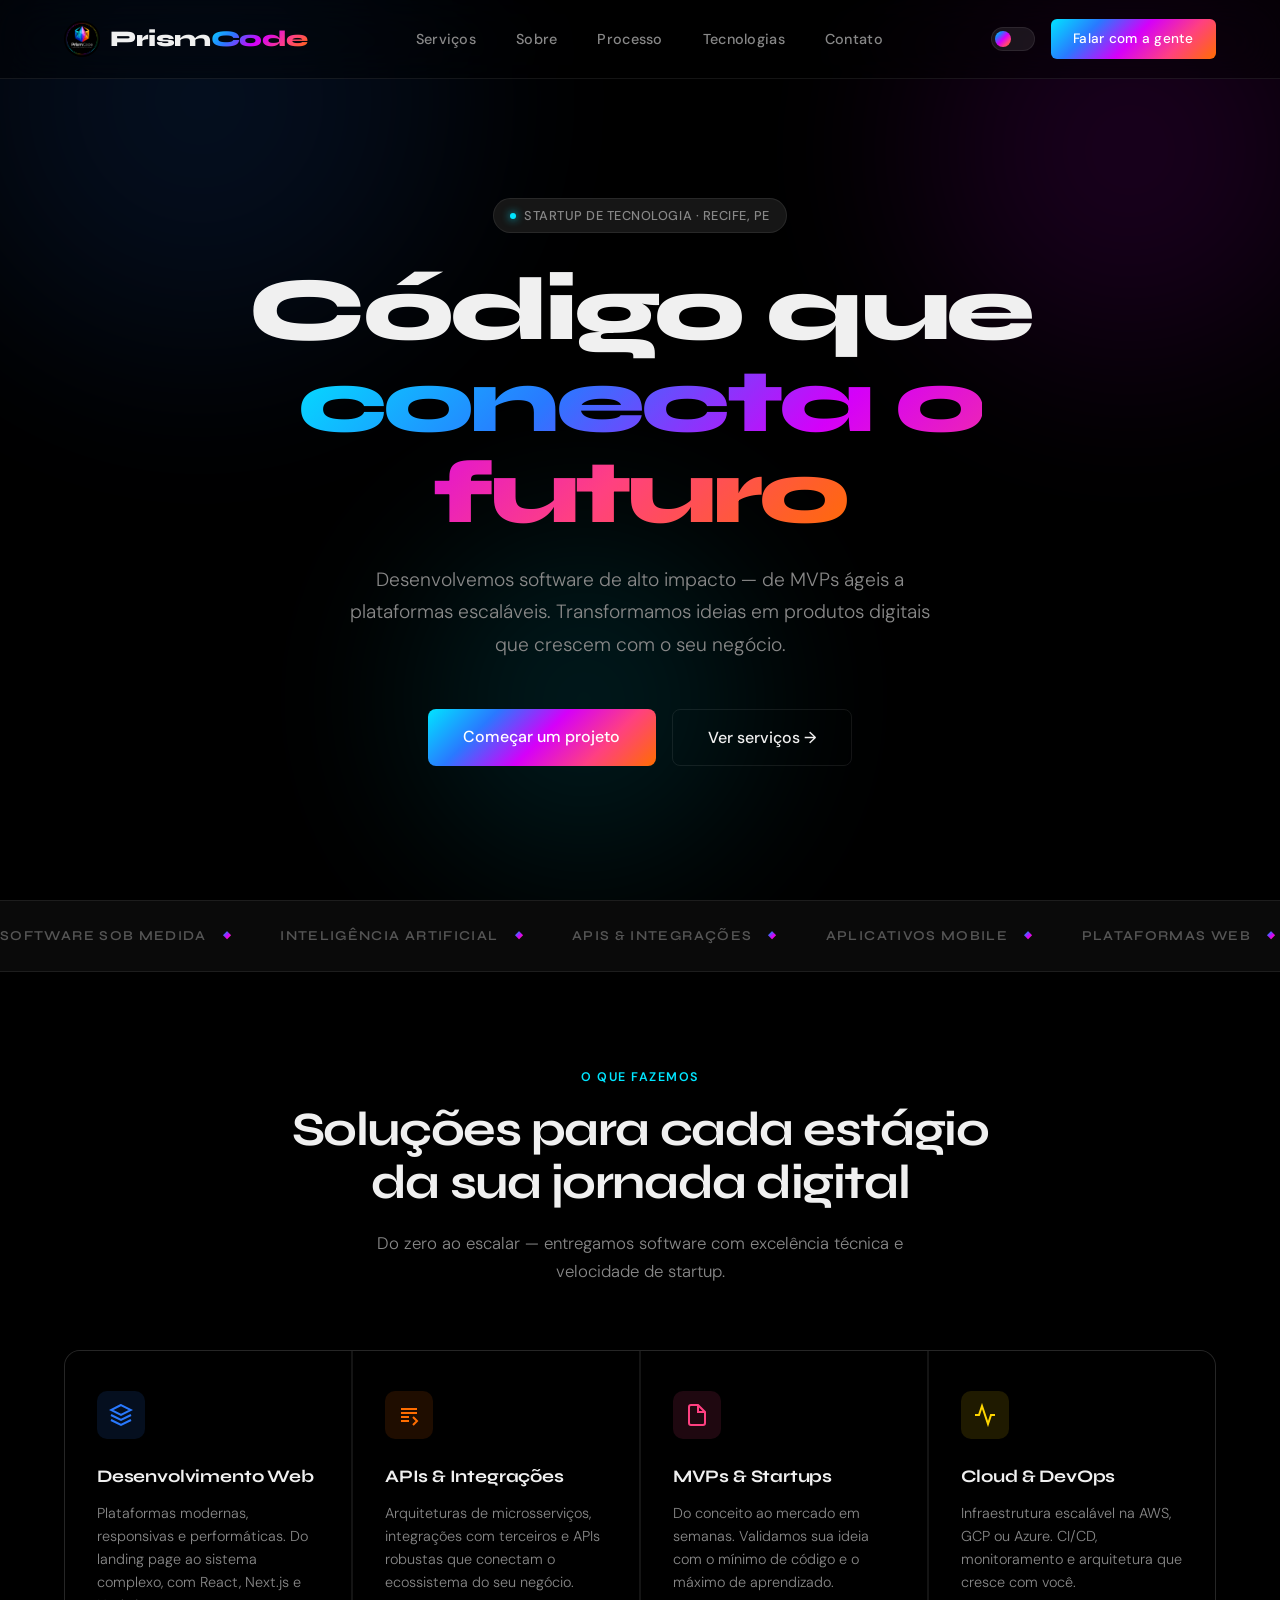
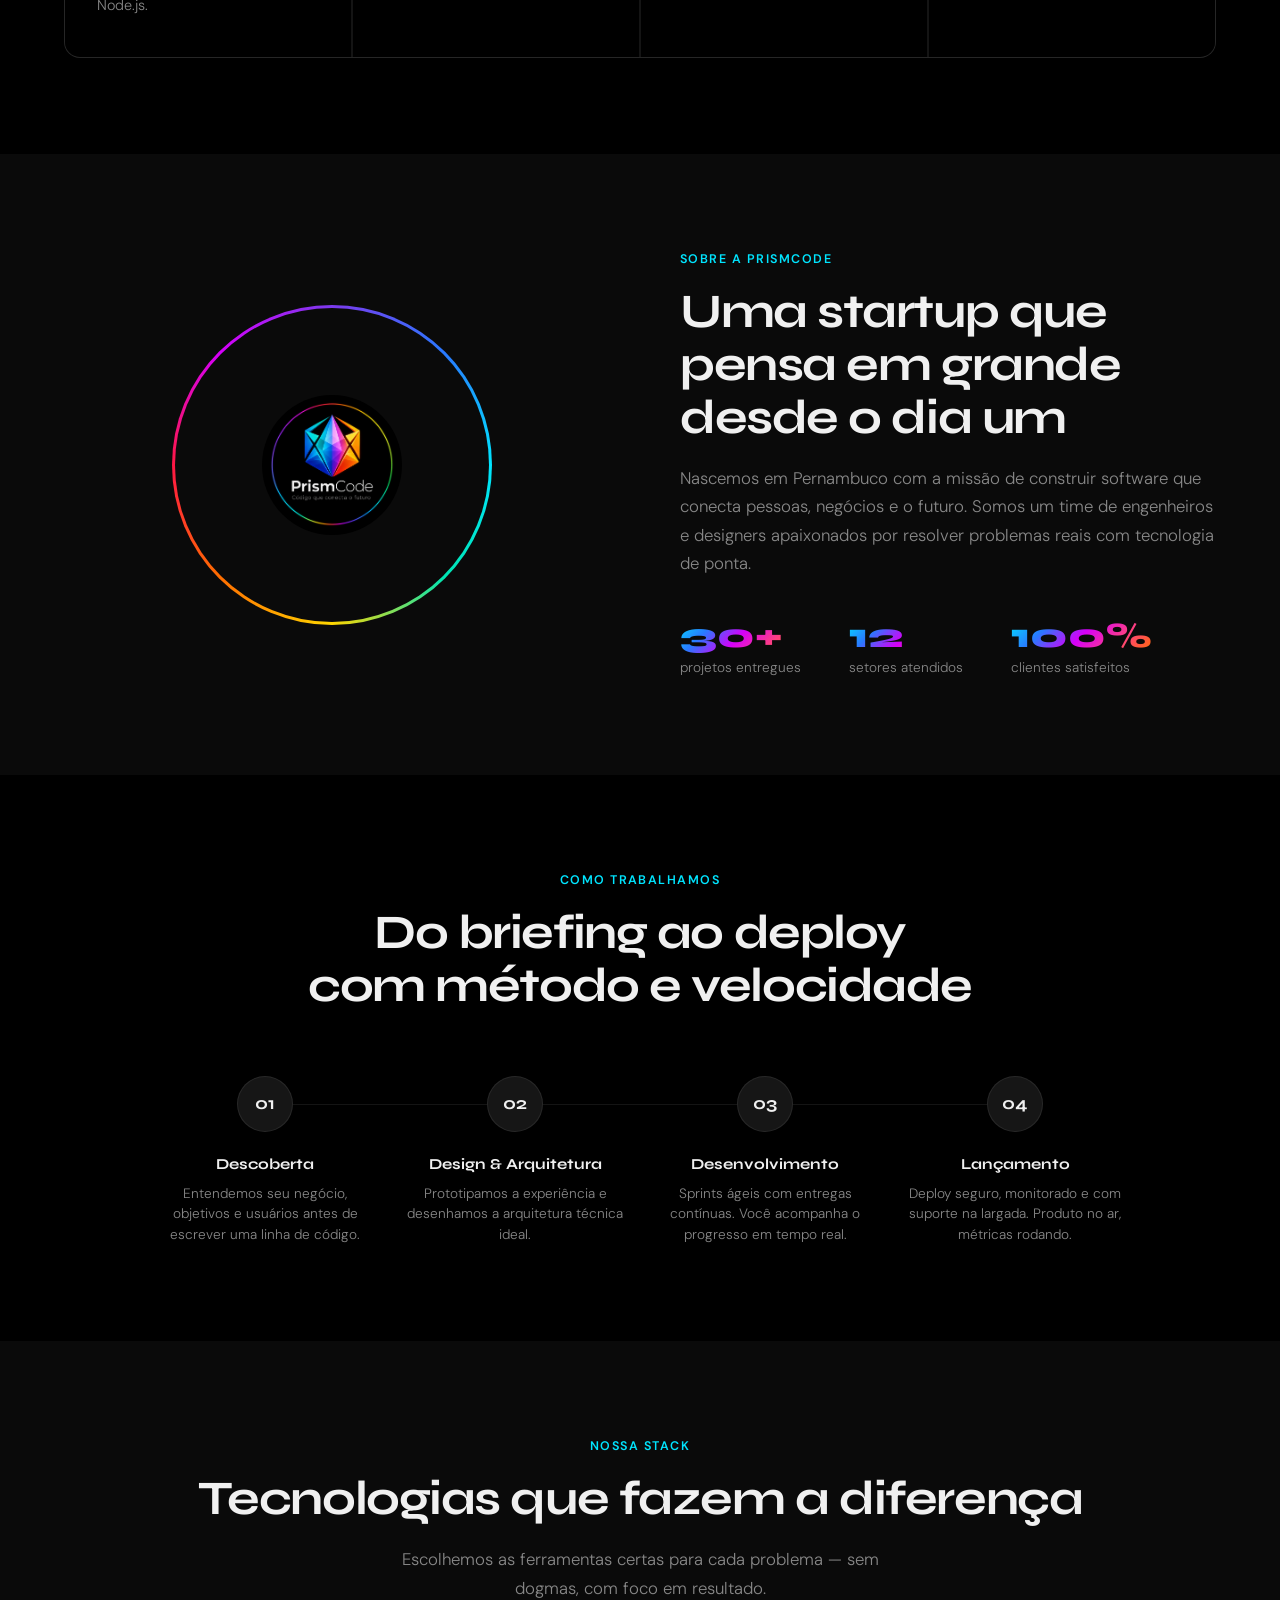
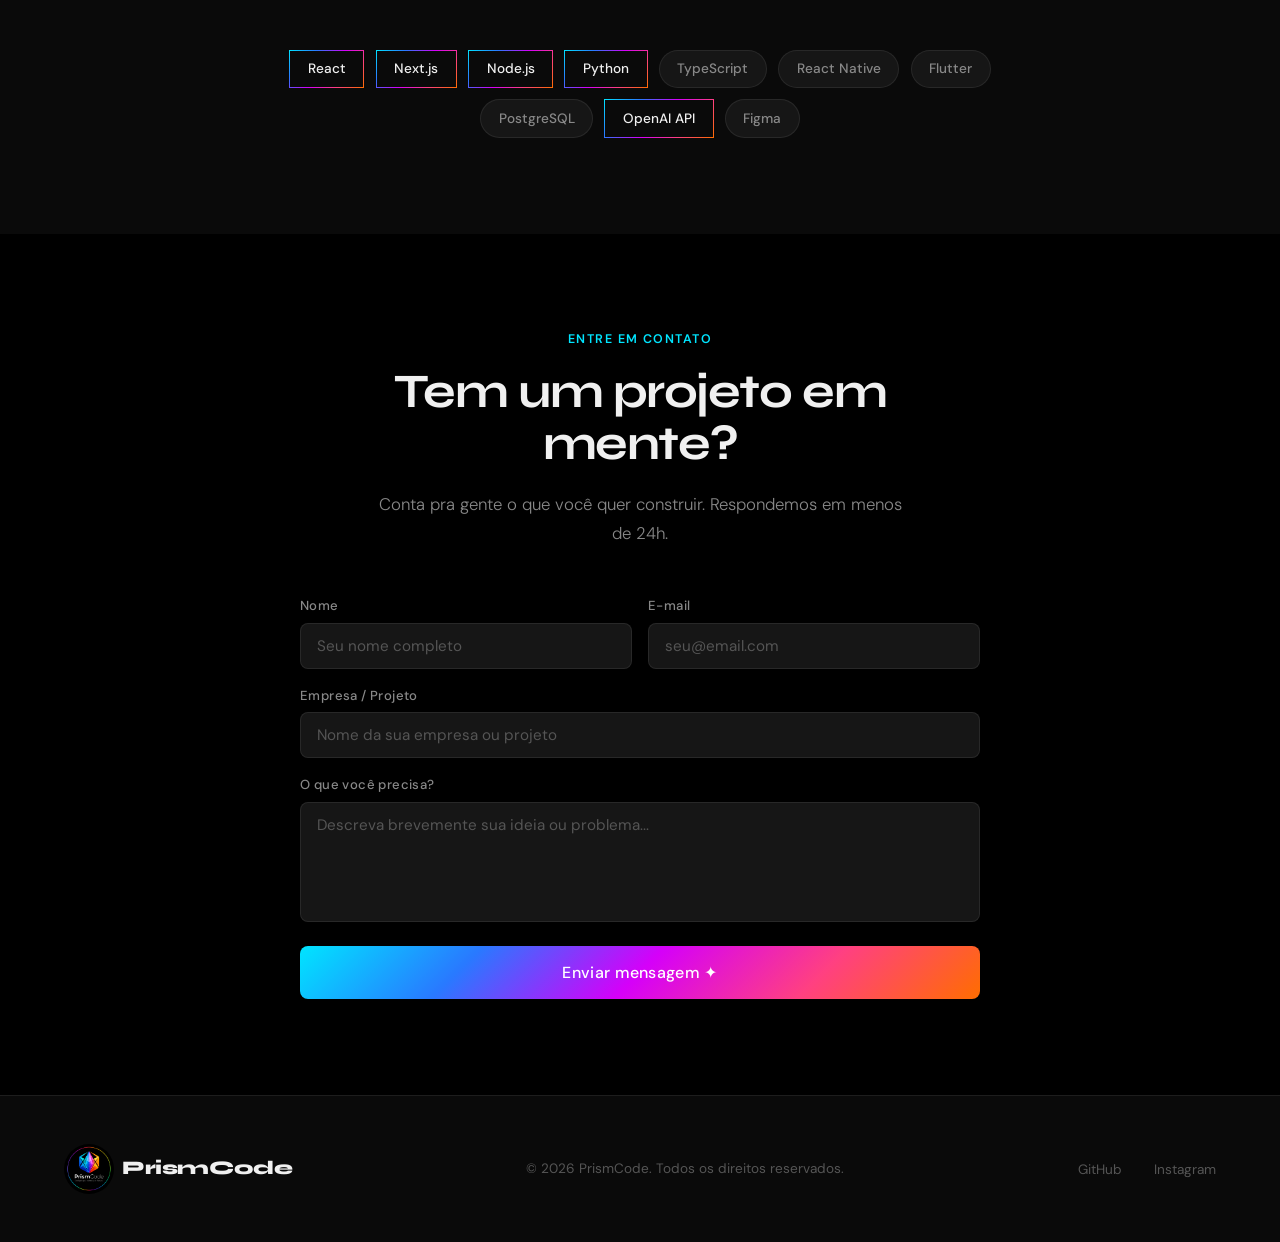
==== prismcode.html @ d170e0ca "Add files via upload" ====
<!DOCTYPE html>
<html lang="pt-BR" data-theme="dark">
<head>
<meta charset="UTF-8">
<meta name="viewport" content="width=device-width, initial-scale=1.0">
<title>PrismCode — Código que conecta o futuro</title>
<link rel="preconnect" href="https://fonts.googleapis.com">
<link href="https://fonts.googleapis.com/css2?family=Syne:wght@400;600;700;800&family=DM+Sans:wght@300;400;500&display=swap" rel="stylesheet">
<style>
  :root {
    --bg: #000000;
    --bg2: #0a0a0a;
    --bg3: #111111;
    --surface: #161616;
    --border: rgba(255,255,255,0.08);
    --text: #f0f0f0;
    --text2: #888888;
    --text3: #555555;
    --prism-cyan: #00e5ff;
    --prism-blue: #2979ff;
    --prism-purple: #d500f9;
    --prism-pink: #ff4081;
    --prism-orange: #ff6d00;
    --prism-yellow: #ffd600;
    --prism-red: #ff1744;
    --gradient: linear-gradient(135deg, #00e5ff, #2979ff, #d500f9, #ff4081, #ff6d00);
    --ring: conic-gradient(from 0deg, #7c3aed, #2979ff, #00e5ff, #00e5b3, #ffd600, #ff6d00, #ff1744, #d500f9, #7c3aed);
    --transition: 0.35s cubic-bezier(0.4,0,0.2,1);
  }

  [data-theme="light"] {
    --bg: #f8f8f6;
    --bg2: #f0f0ec;
    --bg3: #e8e8e3;
    --surface: #ffffff;
    --border: rgba(0,0,0,0.08);
    --text: #0a0a0a;
    --text2: #555555;
    --text3: #999999;
  }

  * { margin: 0; padding: 0; box-sizing: border-box; }

  html { scroll-behavior: smooth; }

  body {
    background: var(--bg);
    color: var(--text);
    font-family: 'DM Sans', sans-serif;
    font-weight: 400;
    line-height: 1.6;
    transition: background var(--transition), color var(--transition);
    overflow-x: hidden;
  }

  /* ─── NAV ─── */
  nav {
    position: fixed; top: 0; left: 0; right: 0; z-index: 100;
    display: flex; align-items: center; justify-content: space-between;
    padding: 1.2rem 5%;
    background: rgba(0,0,0,0.4);
    backdrop-filter: blur(20px);
    border-bottom: 1px solid var(--border);
    transition: background var(--transition);
  }

  [data-theme="light"] nav { background: rgba(248,248,246,0.7); }

  .nav-logo {
    font-family: 'Syne', sans-serif;
    font-weight: 800;
    font-size: 1.4rem;
    letter-spacing: -0.02em;
    text-decoration: none;
    display: flex; align-items: center; gap: 10px;
  }

  .logo-prism {
    width: 32px; height: 32px;
    background: var(--gradient);
    clip-path: polygon(50% 0%, 100% 50%, 50% 100%, 0% 50%);
    flex-shrink: 0;
    animation: spinSlow 12s linear infinite;
  }

  @keyframes spinSlow { to { transform: rotate(360deg); } }

  .logo-text span:first-child { color: var(--text); }
  .logo-text span:last-child {
    background: var(--gradient);
    -webkit-background-clip: text;
    -webkit-text-fill-color: transparent;
    background-clip: text;
  }

  .nav-links {
    display: flex; gap: 2.5rem; list-style: none;
  }

  .nav-links a {
    font-size: 0.9rem;
    font-weight: 500;
    letter-spacing: 0.02em;
    color: var(--text2);
    text-decoration: none;
    transition: color 0.2s;
  }
  .nav-links a:hover { color: var(--text); }

  .nav-right { display: flex; align-items: center; gap: 1rem; }

  .theme-toggle {
    width: 44px; height: 24px;
    background: var(--border);
    border: 1px solid var(--border);
    border-radius: 99px;
    cursor: pointer;
    position: relative;
    transition: background var(--transition);
  }

  [data-theme="light"] .theme-toggle { background: rgba(0,0,0,0.12); }

  .theme-toggle::after {
    content: '';
    position: absolute;
    top: 3px; left: 3px;
    width: 16px; height: 16px;
    border-radius: 50%;
    background: var(--gradient);
    transition: transform var(--transition);
  }

  [data-theme="light"] .theme-toggle::after { transform: translateX(20px); }

  .btn-cta {
    font-family: 'DM Sans', sans-serif;
    font-size: 0.85rem;
    font-weight: 500;
    padding: 0.55rem 1.4rem;
    border-radius: 6px;
    border: none;
    background: var(--gradient);
    color: #fff;
    cursor: pointer;
    text-decoration: none;
    letter-spacing: 0.02em;
    position: relative;
    overflow: hidden;
    transition: opacity 0.2s, transform 0.2s;
  }

  .btn-cta:hover { opacity: 0.9; transform: translateY(-1px); }

  /* ─── HERO ─── */
  .hero {
    min-height: 100vh;
    display: flex; flex-direction: column; align-items: center; justify-content: center;
    text-align: center;
    padding: 8rem 5% 4rem;
    position: relative;
    overflow: hidden;
  }

  .hero-bg {
    position: absolute; inset: 0; z-index: 0;
    overflow: hidden;
  }

  .orb {
    position: absolute;
    border-radius: 50%;
    filter: blur(80px);
    opacity: 0.15;
    animation: drift 12s ease-in-out infinite alternate;
  }

  [data-theme="light"] .orb { opacity: 0.08; }

  .orb1 { width: 600px; height: 600px; background: radial-gradient(circle, #2979ff, transparent); top: -200px; left: -100px; animation-delay: 0s; }
  .orb2 { width: 500px; height: 500px; background: radial-gradient(circle, #d500f9, transparent); top: -100px; right: -100px; animation-delay: -4s; }
  .orb3 { width: 400px; height: 400px; background: radial-gradient(circle, #00e5ff, transparent); bottom: 0; left: 30%; animation-delay: -8s; }

  @keyframes drift {
    from { transform: translate(0, 0) scale(1); }
    to { transform: translate(30px, 40px) scale(1.1); }
  }

  .hero-content { position: relative; z-index: 1; max-width: 860px; }

  .badge {
    display: inline-flex; align-items: center; gap: 8px;
    background: var(--surface);
    border: 1px solid var(--border);
    border-radius: 99px;
    padding: 0.4rem 1rem;
    font-size: 0.8rem;
    font-weight: 500;
    color: var(--text2);
    margin-bottom: 2rem;
    letter-spacing: 0.04em;
    text-transform: uppercase;
  }

  .badge-dot {
    width: 6px; height: 6px; border-radius: 50%;
    background: var(--prism-cyan);
    box-shadow: 0 0 8px var(--prism-cyan);
    animation: pulse 2s ease-in-out infinite;
  }

  @keyframes pulse {
    0%, 100% { opacity: 1; transform: scale(1); }
    50% { opacity: 0.5; transform: scale(0.8); }
  }

  h1 {
    font-family: 'Syne', sans-serif;
    font-size: clamp(3rem, 7vw, 6rem);
    font-weight: 800;
    line-height: 1.02;
    letter-spacing: -0.04em;
    margin-bottom: 1.5rem;
  }

  .gradient-text {
    background: var(--gradient);
    -webkit-background-clip: text;
    -webkit-text-fill-color: transparent;
    background-clip: text;
  }

  .hero p {
    font-size: 1.2rem;
    color: var(--text2);
    max-width: 580px;
    margin: 0 auto 3rem;
    line-height: 1.7;
    font-weight: 300;
  }

  .hero-actions {
    display: flex; gap: 1rem; justify-content: center; flex-wrap: wrap;
  }

  .btn-primary {
    font-family: 'DM Sans', sans-serif;
    font-size: 1rem;
    font-weight: 500;
    padding: 0.9rem 2.2rem;
    border-radius: 8px;
    border: none;
    background: var(--gradient);
    color: #fff;
    cursor: pointer;
    text-decoration: none;
    transition: transform 0.2s, opacity 0.2s;
  }
  .btn-primary:hover { transform: translateY(-2px); opacity: 0.9; }

  .btn-secondary {
    font-family: 'DM Sans', sans-serif;
    font-size: 1rem;
    font-weight: 500;
    padding: 0.9rem 2.2rem;
    border-radius: 8px;
    background: transparent;
    color: var(--text);
    border: 1px solid var(--border);
    cursor: pointer;
    text-decoration: none;
    transition: border-color 0.2s, background 0.2s;
  }
  .btn-secondary:hover { border-color: var(--text3); background: var(--surface); }

  /* ─── MARQUEE ─── */
  .marquee-section {
    padding: 1.5rem 0;
    border-top: 1px solid var(--border);
    border-bottom: 1px solid var(--border);
    overflow: hidden;
    background: var(--bg2);
  }

  .marquee-track {
    display: flex; gap: 3rem;
    animation: marquee 24s linear infinite;
    width: max-content;
  }

  .marquee-item {
    font-family: 'Syne', sans-serif;
    font-size: 0.85rem;
    font-weight: 600;
    letter-spacing: 0.1em;
    text-transform: uppercase;
    color: var(--text3);
    white-space: nowrap;
    display: flex; align-items: center; gap: 1rem;
  }

  .marquee-item::after {
    content: '◆';
    background: var(--gradient);
    -webkit-background-clip: text;
    -webkit-text-fill-color: transparent;
    background-clip: text;
    font-size: 0.6rem;
  }

  @keyframes marquee { from { transform: translateX(0); } to { transform: translateX(-50%); } }

  /* ─── SECTIONS ─── */
  section { padding: 6rem 5%; }

  .section-label {
    font-size: 0.78rem;
    font-weight: 600;
    letter-spacing: 0.12em;
    text-transform: uppercase;
    color: var(--prism-cyan);
    margin-bottom: 1rem;
  }

  .section-title {
    font-family: 'Syne', sans-serif;
    font-size: clamp(2rem, 4vw, 3rem);
    font-weight: 700;
    letter-spacing: -0.03em;
    line-height: 1.1;
    margin-bottom: 1.2rem;
  }

  .section-sub {
    font-size: 1.05rem;
    color: var(--text2);
    max-width: 540px;
    line-height: 1.7;
    font-weight: 300;
  }

  /* ─── SERVICES ─── */
  #services { background: var(--bg); }

  .services-header {
    display: flex; flex-direction: column; align-items: center; text-align: center;
    margin-bottom: 4rem;
  }

  .cards-grid {
    display: grid;
    grid-template-columns: repeat(auto-fit, minmax(280px, 1fr));
    gap: 1.5px;
    background: var(--border);
    border: 1px solid var(--border);
    border-radius: 16px;
    overflow: hidden;
  }

  .card {
    background: var(--bg);
    padding: 2.5rem 2rem;
    transition: background var(--transition);
    position: relative;
    overflow: hidden;
  }

  .card::before {
    content: '';
    position: absolute;
    top: 0; left: 0; right: 0;
    height: 2px;
    background: var(--gradient);
    opacity: 0;
    transition: opacity 0.3s;
  }

  .card:hover { background: var(--surface); }
  .card:hover::before { opacity: 1; }

  .card-icon {
    width: 48px; height: 48px;
    border-radius: 10px;
    display: flex; align-items: center; justify-content: center;
    font-size: 1.4rem;
    margin-bottom: 1.5rem;
    position: relative;
  }

  .card-icon svg { width: 24px; height: 24px; }

  .ci-blue { background: rgba(41,121,255,0.12); color: var(--prism-blue); }
  .ci-cyan { background: rgba(0,229,255,0.12); color: var(--prism-cyan); }
  .ci-purple { background: rgba(213,0,249,0.12); color: var(--prism-purple); }
  .ci-orange { background: rgba(255,109,0,0.12); color: var(--prism-orange); }
  .ci-pink { background: rgba(255,64,129,0.12); color: var(--prism-pink); }
  .ci-yellow { background: rgba(255,214,0,0.12); color: var(--prism-yellow); }

  .card h3 {
    font-family: 'Syne', sans-serif;
    font-size: 1.1rem;
    font-weight: 700;
    margin-bottom: 0.7rem;
    letter-spacing: -0.01em;
  }

  .card p {
    font-size: 0.9rem;
    color: var(--text2);
    line-height: 1.6;
    font-weight: 300;
  }

  /* ─── ABOUT ─── */
  #about { background: var(--bg2); }

  .about-grid {
    display: grid;
    grid-template-columns: 1fr 1fr;
    gap: 5rem;
    align-items: center;
  }

  @media (max-width: 768px) {
    .about-grid { grid-template-columns: 1fr; gap: 3rem; }
    .nav-links { display: none; }
  }

  .about-visual {
    position: relative;
    height: 400px;
  }

  .prism-shape {
    position: absolute;
    top: 50%; left: 50%;
    transform: translate(-50%, -50%);
  }

  .ring-outer {
    width: 320px; height: 320px;
    border-radius: 50%;
    position: absolute;
    top: 50%; left: 50%;
    transform: translate(-50%, -50%);
    padding: 3px;
    background: var(--ring);
    animation: rotateSlow 8s linear infinite;
  }

  .ring-inner {
    width: 100%; height: 100%;
    border-radius: 50%;
    background: var(--bg2);
    display: flex; align-items: center; justify-content: center;
  }

  .prism-center {
    width: 120px; height: 120px;
    background: var(--gradient);
    clip-path: polygon(50% 0%, 100% 38%, 82% 100%, 18% 100%, 0% 38%);
    animation: floatBob 4s ease-in-out infinite;
  }

  @keyframes rotateSlow { to { transform: translate(-50%,-50%) rotate(360deg); } }
  @keyframes floatBob {
    0%, 100% { transform: translateY(0); }
    50% { transform: translateY(-12px); }
  }

  .stats-row {
    display: flex; gap: 3rem; margin-top: 2.5rem; flex-wrap: wrap;
  }

  .stat-item {}
  .stat-num {
    font-family: 'Syne', sans-serif;
    font-size: 2.2rem;
    font-weight: 800;
    background: var(--gradient);
    -webkit-background-clip: text;
    -webkit-text-fill-color: transparent;
    background-clip: text;
    line-height: 1;
    margin-bottom: 0.25rem;
  }
  .stat-label { font-size: 0.85rem; color: var(--text2); font-weight: 300; }

  /* ─── PROCESS ─── */
  #processo { background: var(--bg); }

  .process-header { text-align: center; margin-bottom: 4rem; }

  .process-steps {
    display: grid;
    grid-template-columns: repeat(auto-fit, minmax(200px, 1fr));
    gap: 0;
    position: relative;
    max-width: 1000px;
    margin: 0 auto;
  }

  .process-steps::before {
    content: '';
    position: absolute;
    top: 28px; left: 10%; right: 10%;
    height: 1px;
    background: var(--border);
  }

  .step {
    display: flex; flex-direction: column; align-items: center;
    text-align: center; padding: 0 1rem;
  }

  .step-num {
    width: 56px; height: 56px;
    border-radius: 50%;
    background: var(--surface);
    border: 1px solid var(--border);
    display: flex; align-items: center; justify-content: center;
    font-family: 'Syne', sans-serif;
    font-weight: 700;
    font-size: 1.1rem;
    margin-bottom: 1.2rem;
    position: relative; z-index: 1;
    transition: border-color 0.3s, background 0.3s;
  }

  .step:hover .step-num {
    background: var(--gradient);
    color: #fff;
    border-color: transparent;
  }

  .step h4 {
    font-family: 'Syne', sans-serif;
    font-weight: 700; font-size: 0.95rem;
    margin-bottom: 0.5rem;
  }
  .step p { font-size: 0.85rem; color: var(--text2); line-height: 1.5; font-weight: 300; }

  /* ─── TECH STACK ─── */
  #tecnologias { background: var(--bg2); }

  .tech-header { text-align: center; margin-bottom: 3rem; }

  .tech-pills {
    display: flex; flex-wrap: wrap; gap: 0.7rem; justify-content: center;
    max-width: 800px; margin: 0 auto;
  }

  .pill {
    font-size: 0.85rem;
    font-weight: 500;
    padding: 0.45rem 1.1rem;
    border-radius: 99px;
    background: var(--surface);
    border: 1px solid var(--border);
    color: var(--text2);
    transition: border-color 0.2s, color 0.2s;
    cursor: default;
  }

  .pill:hover { border-color: var(--text3); color: var(--text); }

  .pill.featured {
    background: transparent;
    border-image: var(--gradient) 1;
    border-width: 1px;
    border-style: solid;
    border-radius: 99px;
    color: var(--text);
  }

  /* ─── CONTACT ─── */
  #contato { background: var(--bg); }

  .contact-wrapper {
    max-width: 680px;
    margin: 0 auto;
    text-align: center;
  }

  .contact-form {
    margin-top: 3rem;
    display: flex; flex-direction: column; gap: 1rem;
    text-align: left;
  }

  .form-row { display: grid; grid-template-columns: 1fr 1fr; gap: 1rem; }
  @media (max-width: 600px) { .form-row { grid-template-columns: 1fr; } }

  .form-group { display: flex; flex-direction: column; gap: 0.4rem; }

  .form-group label {
    font-size: 0.82rem;
    font-weight: 500;
    color: var(--text2);
    letter-spacing: 0.03em;
  }

  .form-group input,
  .form-group textarea,
  .form-group select {
    font-family: 'DM Sans', sans-serif;
    font-size: 0.95rem;
    font-weight: 400;
    padding: 0.75rem 1rem;
    background: var(--surface);
    border: 1px solid var(--border);
    border-radius: 8px;
    color: var(--text);
    outline: none;
    transition: border-color 0.2s;
    resize: none;
  }

  .form-group input::placeholder,
  .form-group textarea::placeholder { color: var(--text3); }

  .form-group input:focus,
  .form-group textarea:focus { border-color: var(--prism-blue); }

  .form-group textarea { height: 120px; }

  .submit-btn {
    font-family: 'DM Sans', sans-serif;
    font-size: 1rem;
    font-weight: 500;
    padding: 1rem;
    border-radius: 8px;
    background: var(--gradient);
    color: #fff;
    border: none;
    cursor: pointer;
    margin-top: 0.5rem;
    transition: opacity 0.2s, transform 0.2s;
    letter-spacing: 0.02em;
  }
  .submit-btn:hover { opacity: 0.9; transform: translateY(-2px); }

  /* ─── FOOTER ─── */
  footer {
    background: var(--bg2);
    border-top: 1px solid var(--border);
    padding: 3rem 5%;
    display: flex;
    justify-content: space-between;
    align-items: center;
    flex-wrap: wrap;
    gap: 1rem;
  }

  .footer-logo {
    font-family: 'Syne', sans-serif;
    font-weight: 800;
    font-size: 1.2rem;
    letter-spacing: -0.02em;
    display: flex; align-items: center; gap: 8px;
  }

  .footer-logo-gem {
    width: 22px; height: 22px;
    background: var(--gradient);
    clip-path: polygon(50% 0%, 100% 50%, 50% 100%, 0% 50%);
    animation: spinSlow 12s linear infinite;
  }

  .footer-copy { font-size: 0.85rem; color: var(--text3); }

  .footer-links {
    display: flex; gap: 2rem; list-style: none;
  }
  .footer-links a {
    font-size: 0.85rem; color: var(--text3);
    text-decoration: none; transition: color 0.2s;
  }
  .footer-links a:hover { color: var(--text); }

  /* ─── SCROLL REVEAL ─── */
  .reveal {
    opacity: 0;
    transform: translateY(24px);
    transition: opacity 0.7s ease, transform 0.7s ease;
  }
  .reveal.visible { opacity: 1; transform: translateY(0); }
</style>
</head>
<body>

<!-- NAV -->
<nav>
  <a class="nav-logo" href="#">
    <img src="prismlogo.png" alt="logo" style="width:36px;height:36px;border-radius:50%;object-fit:cover;flex-shrink:0;" />
    <div class="logo-text">
      <span>Prism</span><span>Code</span>
    </div>
  </a>
  <ul class="nav-links">
    <li><a href="#services">Serviços</a></li>
    <li><a href="#about">Sobre</a></li>
    <li><a href="#processo">Processo</a></li>
    <li><a href="#tecnologias">Tecnologias</a></li>
    <li><a href="#contato">Contato</a></li>
  </ul>
  <div class="nav-right">
    <button class="theme-toggle" id="themeToggle" aria-label="Alternar tema"></button>
    <a href="#contato" class="btn-cta">Falar com a gente</a>
  </div>
</nav>

<!-- HERO -->
<section class="hero">
  <div class="hero-bg">
    <div class="orb orb1"></div>
    <div class="orb orb2"></div>
    <div class="orb orb3"></div>
  </div>
  <div class="hero-content">
    <div class="badge"><span class="badge-dot"></span> Startup de Tecnologia · Recife, PE</div>
    <h1>Código que<br><span class="gradient-text">conecta o futuro</span></h1>
    <p>Desenvolvemos software de alto impacto — de MVPs ágeis a plataformas escaláveis. Transformamos ideias em produtos digitais que crescem com o seu negócio.</p>
    <div class="hero-actions">
      <a href="#contato" class="btn-primary">Começar um projeto</a>
      <a href="#services" class="btn-secondary">Ver serviços →</a>
    </div>
  </div>
</section>

<!-- MARQUEE -->
<div class="marquee-section">
  <div class="marquee-track">
    <span class="marquee-item">Software sob medida</span>
    <span class="marquee-item">Inteligência Artificial</span>
    <span class="marquee-item">APIs & Integrações</span>
    <span class="marquee-item">Aplicativos Mobile</span>
    <span class="marquee-item">Plataformas Web</span>
    <span class="marquee-item">Cloud & DevOps</span>
    <span class="marquee-item">Startups & MVPs</span>
    <span class="marquee-item">Software sob medida</span>
    <span class="marquee-item">Inteligência Artificial</span>
    <span class="marquee-item">APIs & Integrações</span>
    <span class="marquee-item">Aplicativos Mobile</span>
    <span class="marquee-item">Plataformas Web</span>
    <span class="marquee-item">Cloud & DevOps</span>
    <span class="marquee-item">Startups & MVPs</span>
  </div>
</div>

<!-- SERVICES -->
<section id="services">
  <div class="services-header reveal">
    <div class="section-label">O que fazemos</div>
    <h2 class="section-title">Soluções para cada estágio<br>da sua jornada digital</h2>
    <p class="section-sub">Do zero ao escalar — entregamos software com excelência técnica e velocidade de startup.</p>
  </div>

  <div class="cards-grid reveal">
    <div class="card">
      <div class="card-icon ci-blue">
        <svg viewBox="0 0 24 24" fill="none" stroke="currentColor" stroke-width="2"><path d="M12 2L2 7l10 5 10-5-10-5z"/><path d="M2 17l10 5 10-5"/><path d="M2 12l10 5 10-5"/></svg>
      </div>
      <h3>Desenvolvimento Web</h3>
      <p>Plataformas modernas, responsivas e performáticas. Do landing page ao sistema complexo, com React, Next.js e Node.js.</p>
    </div>
    <div class="card">
      <div class="card-icon ci-orange">
        <svg viewBox="0 0 24 24" fill="none" stroke="currentColor" stroke-width="2"><path d="M4 6h16M4 10h16M4 14h8M4 18h8M16 14l4 4-4 4"/></svg>
      </div>
      <h3>APIs & Integrações</h3>
      <p>Arquiteturas de microsserviços, integrações com terceiros e APIs robustas que conectam o ecossistema do seu negócio.</p>
    </div>
    <div class="card">
      <div class="card-icon ci-pink">
        <svg viewBox="0 0 24 24" fill="none" stroke="currentColor" stroke-width="2"><path d="M13 2H6a2 2 0 00-2 2v16a2 2 0 002 2h12a2 2 0 002-2V9z"/><polyline points="13 2 13 9 20 9"/></svg>
      </div>
      <h3>MVPs & Startups</h3>
      <p>Do conceito ao mercado em semanas. Validamos sua ideia com o mínimo de código e o máximo de aprendizado.</p>
    </div>
    <div class="card">
      <div class="card-icon ci-yellow">
        <svg viewBox="0 0 24 24" fill="none" stroke="currentColor" stroke-width="2"><polyline points="22 12 18 12 15 21 9 3 6 12 2 12"/></svg>
      </div>
      <h3>Cloud & DevOps</h3>
      <p>Infraestrutura escalável na AWS, GCP ou Azure. CI/CD, monitoramento e arquitetura que cresce com você.</p>
    </div>
  </div>
</section>

<!-- ABOUT -->
<section id="about">
  <div class="about-grid">
    <div class="about-visual">
      <div class="ring-outer">
        <div class="ring-inner">
          <img src="prismlogo.png" style="width:140px;height:140px;border-radius:50%;object-fit:cover;" />
        </div>
      </div>
    </div>
    <div class="reveal">
      <div class="section-label">Sobre a PrismCode</div>
      <h2 class="section-title">Uma startup que pensa em grande desde o dia um</h2>
      <p class="section-sub">Nascemos em Pernambuco com a missão de construir software que conecta pessoas, negócios e o futuro. Somos um time de engenheiros e designers apaixonados por resolver problemas reais com tecnologia de ponta.</p>
      <div class="stats-row">
        <div class="stat-item">
          <div class="stat-num">30+</div>
          <div class="stat-label">projetos entregues</div>
        </div>
        <div class="stat-item">
          <div class="stat-num">12</div>
          <div class="stat-label">setores atendidos</div>
        </div>
        <div class="stat-item">
          <div class="stat-num">100%</div>
          <div class="stat-label">clientes satisfeitos</div>
        </div>
      </div>
    </div>
  </div>
</section>

<!-- PROCESS -->
<section id="processo">
  <div class="process-header reveal">
    <div class="section-label">Como trabalhamos</div>
    <h2 class="section-title">Do briefing ao deploy<br>com método e velocidade</h2>
  </div>
  <div class="process-steps reveal">
    <div class="step">
      <div class="step-num">01</div>
      <h4>Descoberta</h4>
      <p>Entendemos seu negócio, objetivos e usuários antes de escrever uma linha de código.</p>
    </div>
    <div class="step">
      <div class="step-num">02</div>
      <h4>Design & Arquitetura</h4>
      <p>Prototipamos a experiência e desenhamos a arquitetura técnica ideal.</p>
    </div>
    <div class="step">
      <div class="step-num">03</div>
      <h4>Desenvolvimento</h4>
      <p>Sprints ágeis com entregas contínuas. Você acompanha o progresso em tempo real.</p>
    </div>
    <div class="step">
      <div class="step-num">04</div>
      <h4>Lançamento</h4>
      <p>Deploy seguro, monitorado e com suporte na largada. Produto no ar, métricas rodando.</p>
    </div>
  </div>
</section>

<!-- TECH STACK -->
<section id="tecnologias">
  <div class="tech-header reveal">
    <div class="section-label">Nossa stack</div>
    <h2 class="section-title">Tecnologias que fazem a diferença</h2>
    <p class="section-sub" style="margin: 0 auto;">Escolhemos as ferramentas certas para cada problema — sem dogmas, com foco em resultado.</p>
  </div>
  <div class="tech-pills reveal">
    <span class="pill featured">React</span>
    <span class="pill featured">Next.js</span>
    <span class="pill featured">Node.js</span>
    <span class="pill featured">Python</span>
    <span class="pill">TypeScript</span>
    <span class="pill">React Native</span>
    <span class="pill">Flutter</span>
    <span class="pill">PostgreSQL</span>
    <span class="pill featured">OpenAI API</span>
    <span class="pill">Figma</span>
  </div>
</section>

<!-- CONTACT -->
<section id="contato">
  <div class="contact-wrapper">
    <div class="reveal">
      <div class="section-label">Entre em contato</div>
      <h2 class="section-title">Tem um projeto em mente?</h2>
      <p class="section-sub" style="margin: 0 auto;">Conta pra gente o que você quer construir. Respondemos em menos de 24h.</p>
    </div>
    <form class="contact-form reveal" onsubmit="handleSubmit(event)">
      <div class="form-row">
        <div class="form-group">
          <label>Nome</label>
          <input type="text" placeholder="Seu nome completo">
        </div>
        <div class="form-group">
          <label>E-mail</label>
          <input type="email" placeholder="seu@email.com">
        </div>
      </div>
      <div class="form-group">
        <label>Empresa / Projeto</label>
        <input type="text" placeholder="Nome da sua empresa ou projeto">
      </div>
      <div class="form-group">
        <label>O que você precisa?</label>
        <textarea placeholder="Descreva brevemente sua ideia ou problema..."></textarea>
      </div>
      <button type="submit" class="submit-btn">Enviar mensagem ✦</button>
    </form>
  </div>
</section>

<!-- FOOTER -->
<footer>
  <div class="footer-logo">
    <img src="prismlogo.png" style="width: 50px;height: 50px;border-radius:50%;object-fit:cover;" />
    <span>PrismCode</span>
  </div>
  <p class="footer-copy">© 2026 PrismCode. Todos os direitos reservados.</p>
  <ul class="footer-links">
    <li><a href="https://github.com/PrismCod">GitHub</a></li> 
    <li><a href="https://www.instagram.com/prism.cod?igsh=MW1oZTVtaHFmNGNlbA%3D%3D&utm_source=qr">Instagram</a></li>
  </ul>
</footer>

<script>
  // Theme toggle
  const toggle = document.getElementById('themeToggle');
  toggle.addEventListener('click', () => {
    const html = document.documentElement;
    html.dataset.theme = html.dataset.theme === 'dark' ? 'light' : 'dark';
  });

  // Scroll reveal
  const observer = new IntersectionObserver((entries) => {
    entries.forEach(e => { if (e.isIntersecting) { e.target.classList.add('visible'); } });
  }, { threshold: 0.1 });

  document.querySelectorAll('.reveal').forEach(el => observer.observe(el));

  // Form feedback
  function handleSubmit(e) {
    e.preventDefault();
    const btn = e.target.querySelector('.submit-btn');
    btn.textContent = 'Mensagem enviada! ✓';
    btn.style.background = 'linear-gradient(135deg,#00e5b3,#00e5ff)';
    setTimeout(() => {
      btn.textContent = 'Enviar mensagem ✦';
      btn.style.background = '';
    }, 3000);
  }
</script>
</body>
</html>
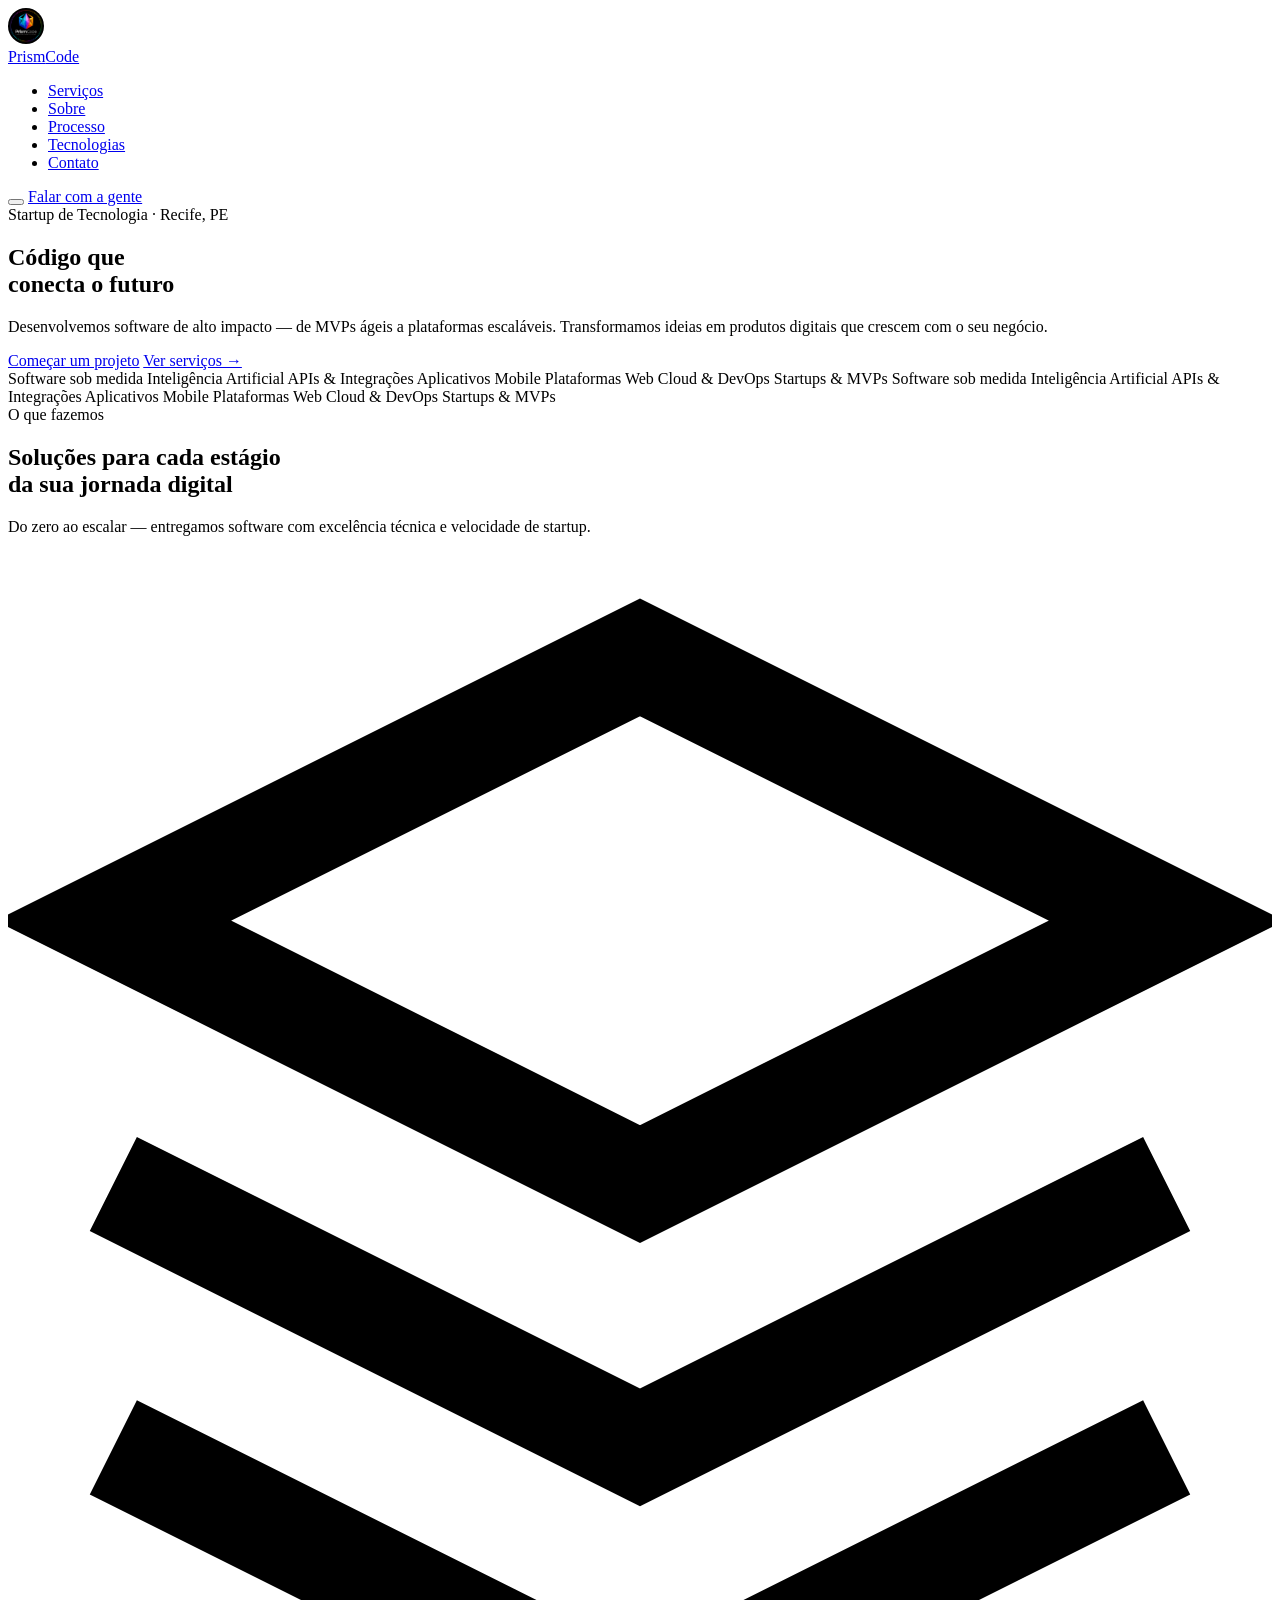
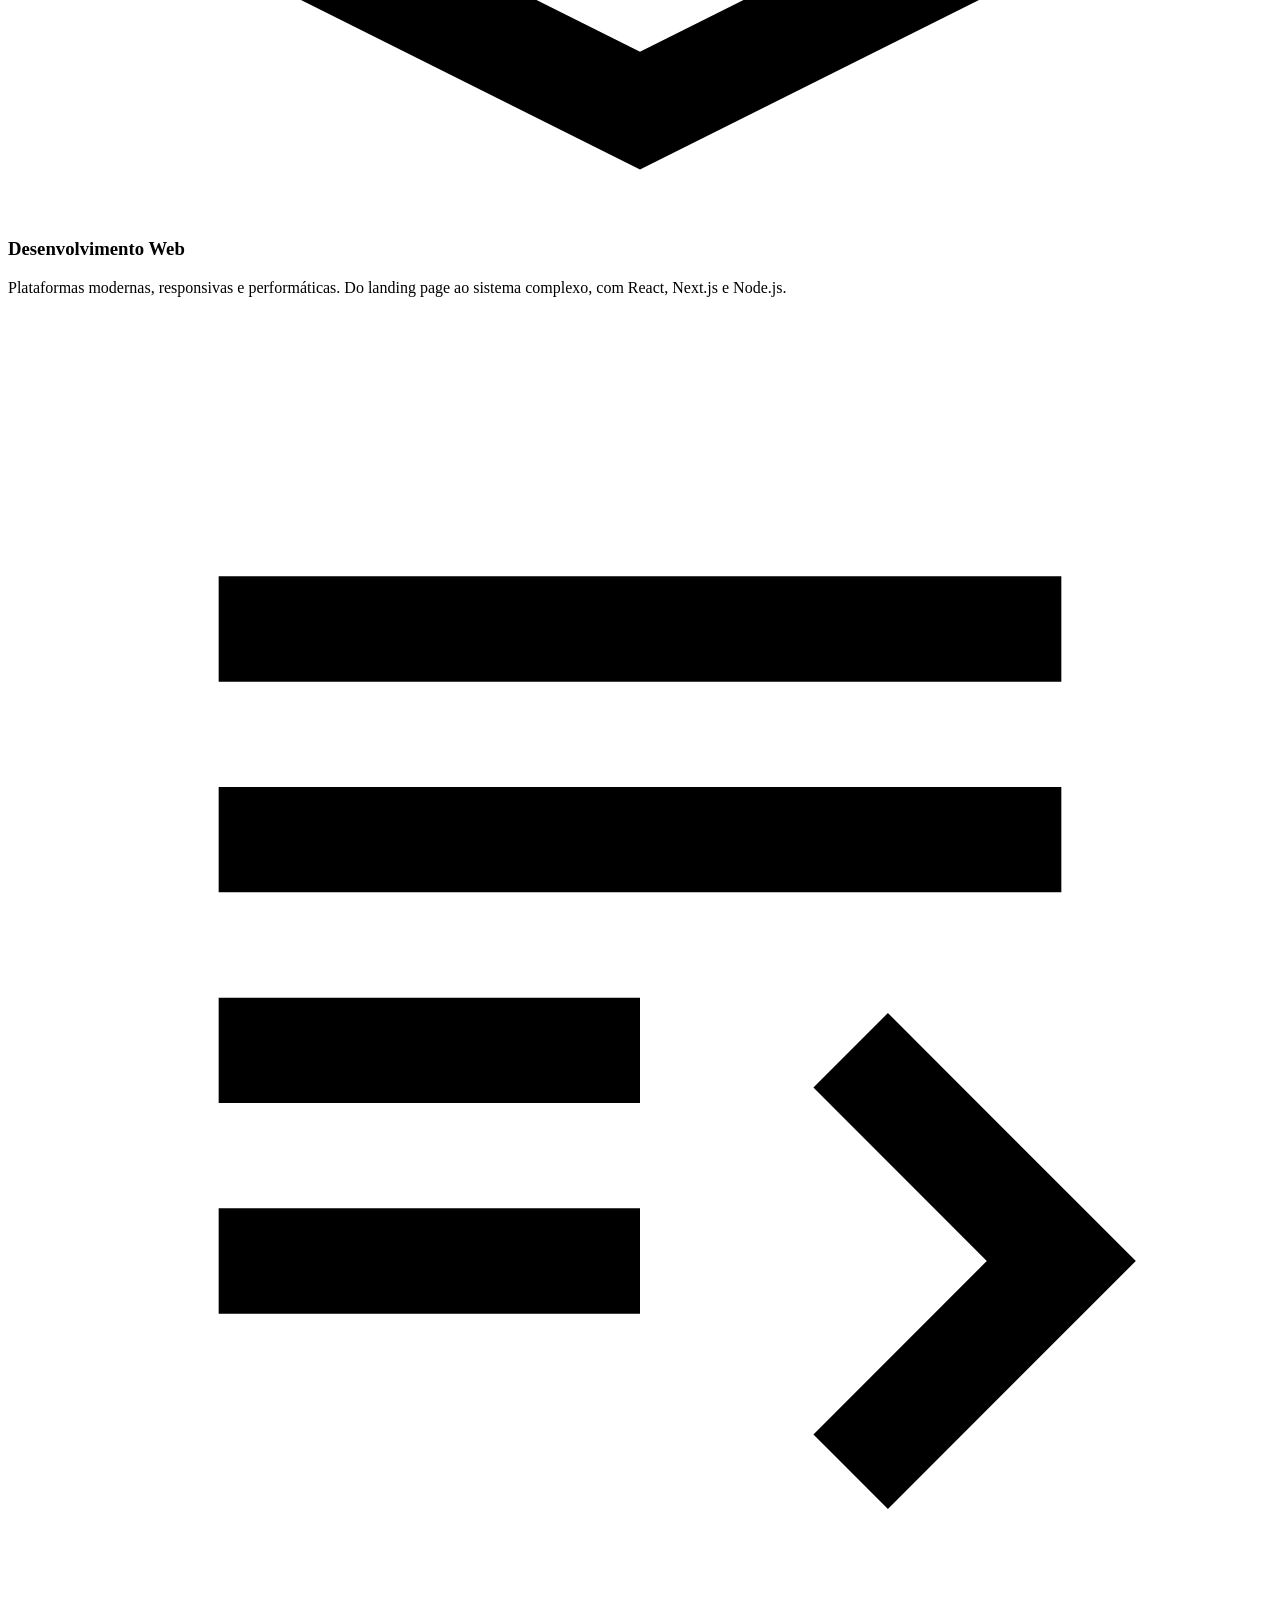
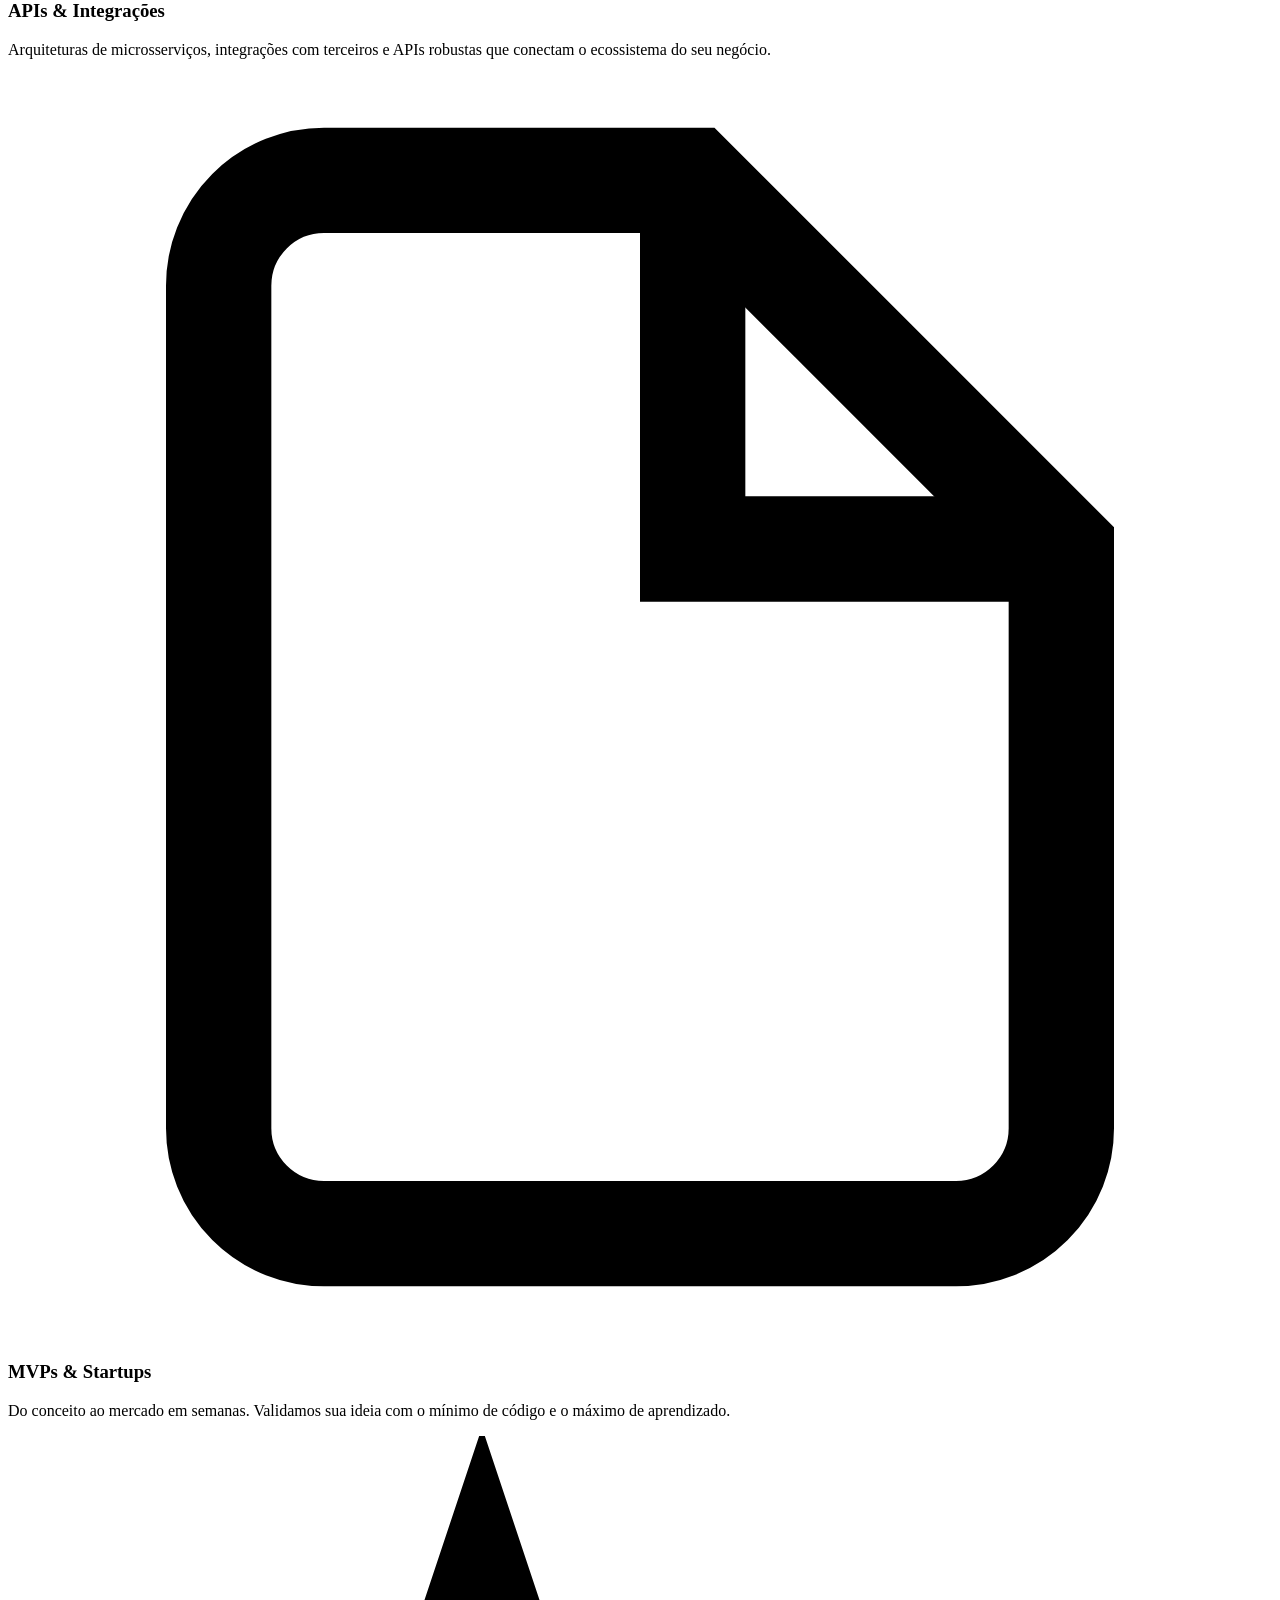
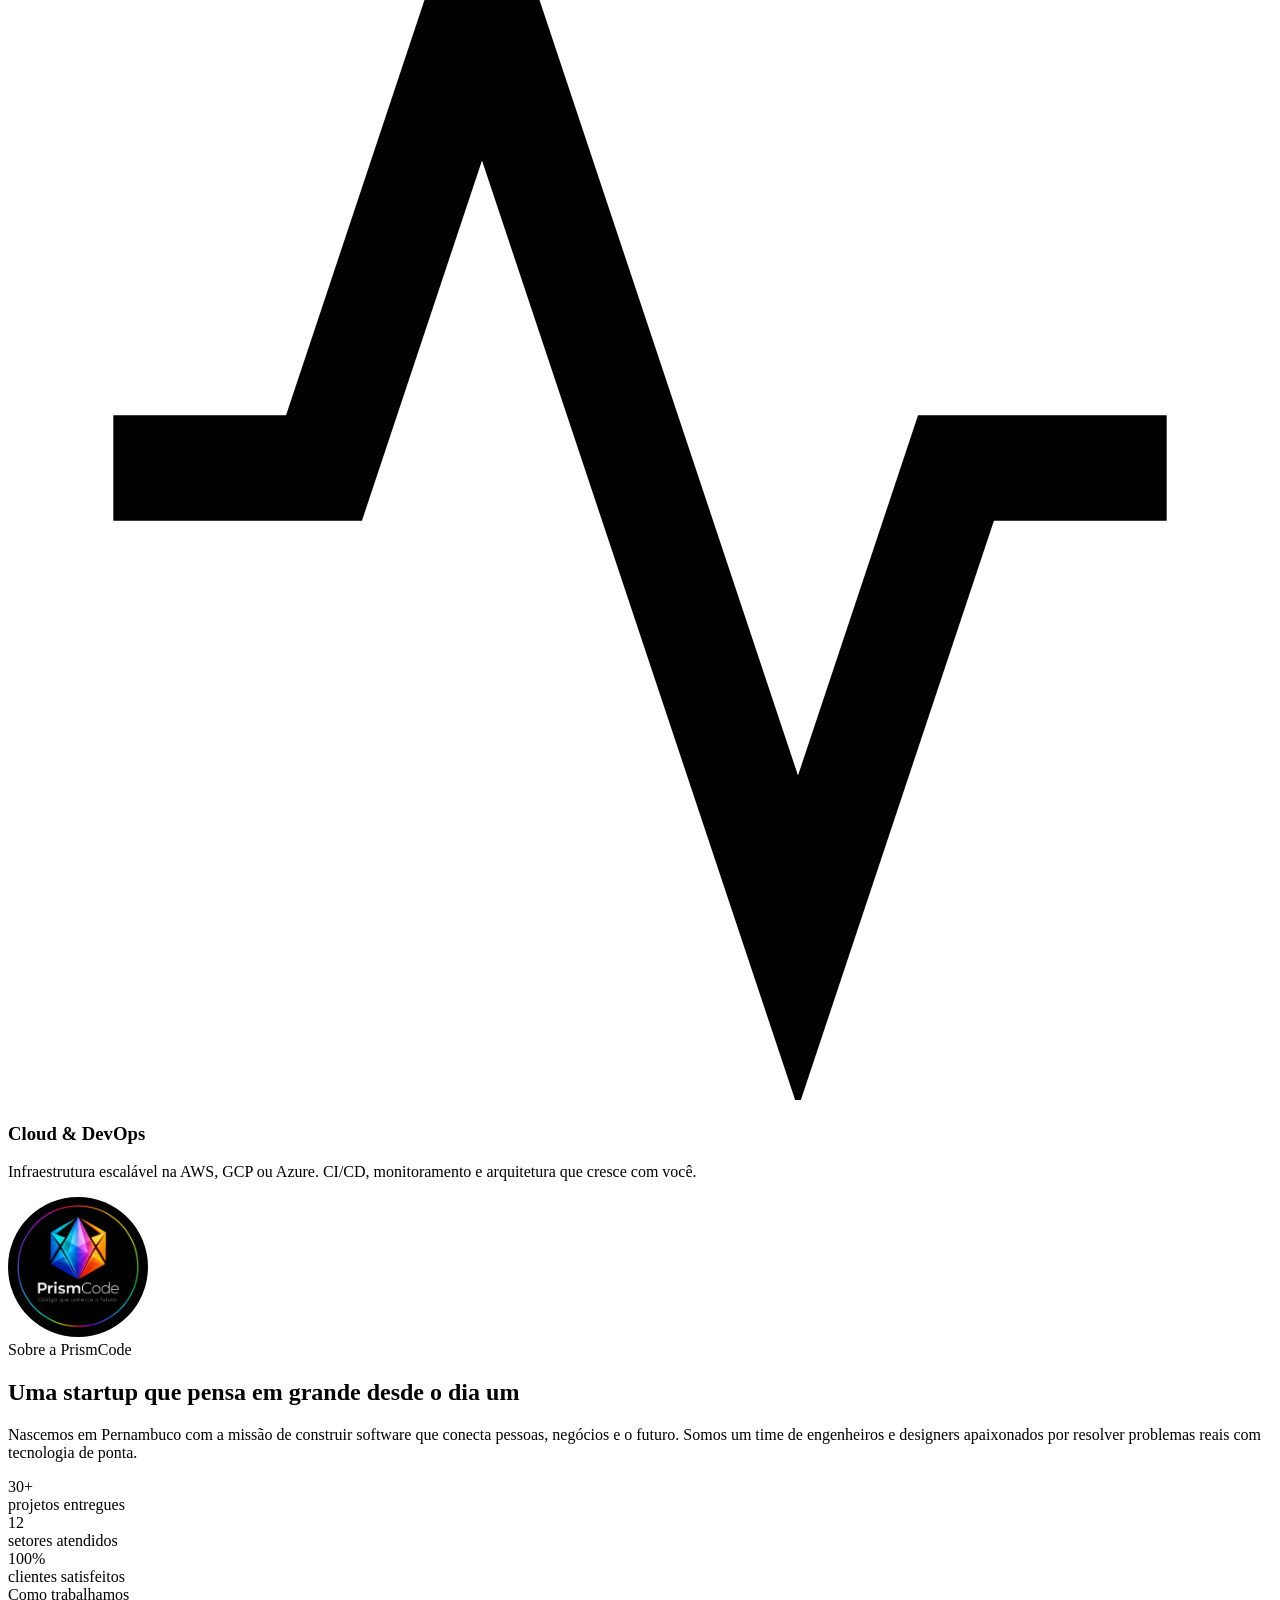
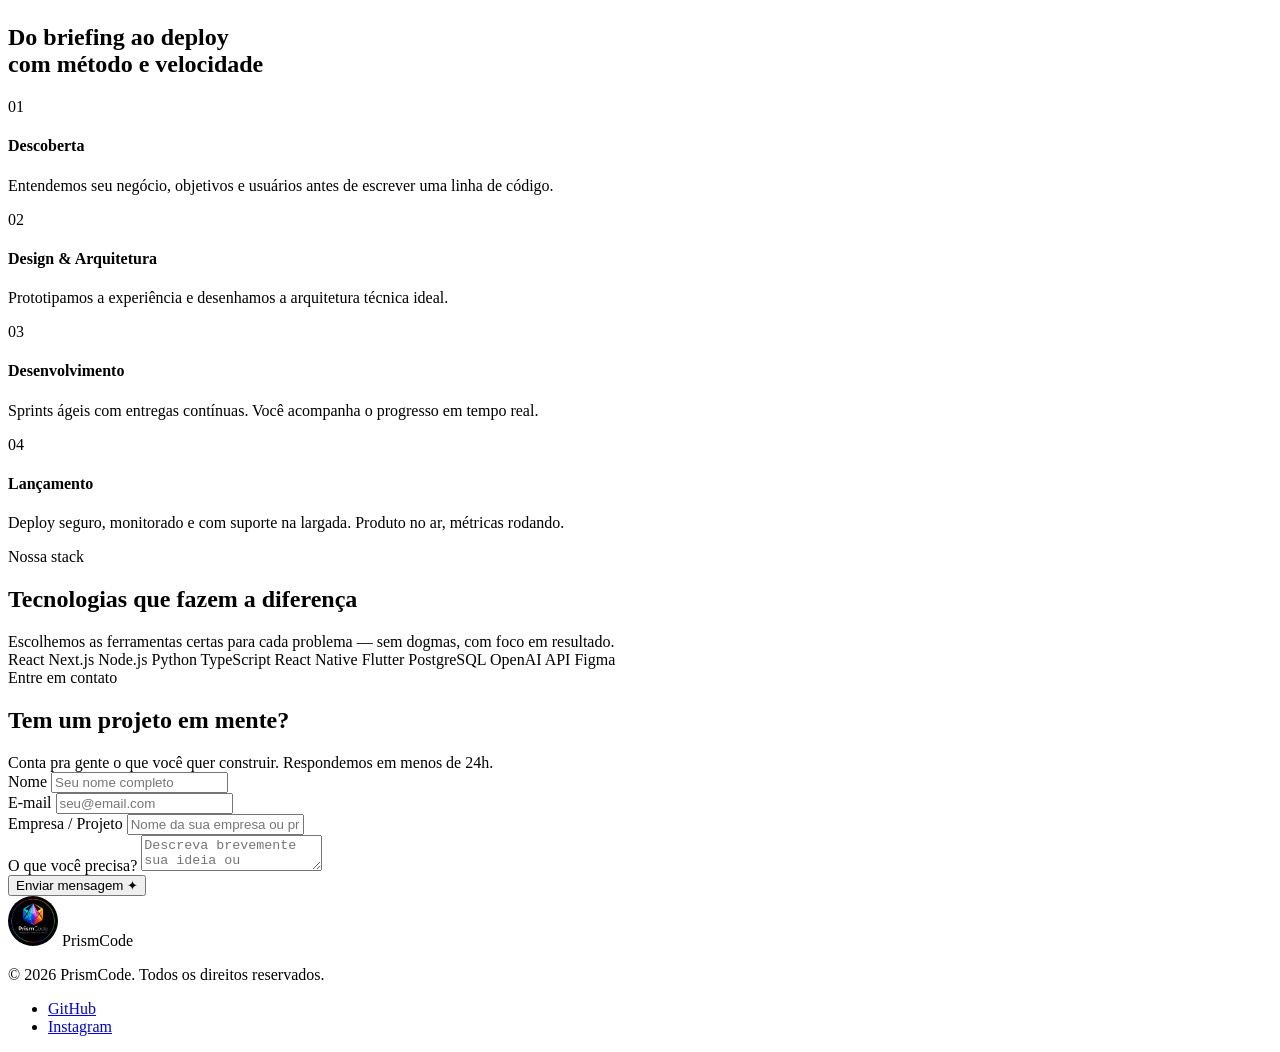
==== commit 3274983c: "Add files via upload" ====
--- a/prismcode.html
+++ b/prismcode.html
@@ -1,698 +1,19 @@
 <!DOCTYPE html>
 <html lang="pt-BR" data-theme="dark">
 <head>
+<link rel="icon" type="image/x-icon" href="images/prismlogo.png">
 <meta charset="UTF-8">
 <meta name="viewport" content="width=device-width, initial-scale=1.0">
 <title>PrismCode — Código que conecta o futuro</title>
+<link rel="stylesheet" href="css/style.css">
 <link rel="preconnect" href="https://fonts.googleapis.com">
 <link href="https://fonts.googleapis.com/css2?family=Syne:wght@400;600;700;800&family=DM+Sans:wght@300;400;500&display=swap" rel="stylesheet">
-<style>
-  :root {
-    --bg: #000000;
-    --bg2: #0a0a0a;
-    --bg3: #111111;
-    --surface: #161616;
-    --border: rgba(255,255,255,0.08);
-    --text: #f0f0f0;
-    --text2: #888888;
-    --text3: #555555;
-    --prism-cyan: #00e5ff;
-    --prism-blue: #2979ff;
-    --prism-purple: #d500f9;
-    --prism-pink: #ff4081;
-    --prism-orange: #ff6d00;
-    --prism-yellow: #ffd600;
-    --prism-red: #ff1744;
-    --gradient: linear-gradient(135deg, #00e5ff, #2979ff, #d500f9, #ff4081, #ff6d00);
-    --ring: conic-gradient(from 0deg, #7c3aed, #2979ff, #00e5ff, #00e5b3, #ffd600, #ff6d00, #ff1744, #d500f9, #7c3aed);
-    --transition: 0.35s cubic-bezier(0.4,0,0.2,1);
-  }
-
-  [data-theme="light"] {
-    --bg: #f8f8f6;
-    --bg2: #f0f0ec;
-    --bg3: #e8e8e3;
-    --surface: #ffffff;
-    --border: rgba(0,0,0,0.08);
-    --text: #0a0a0a;
-    --text2: #555555;
-    --text3: #999999;
-  }
-
-  * { margin: 0; padding: 0; box-sizing: border-box; }
-
-  html { scroll-behavior: smooth; }
-
-  body {
-    background: var(--bg);
-    color: var(--text);
-    font-family: 'DM Sans', sans-serif;
-    font-weight: 400;
-    line-height: 1.6;
-    transition: background var(--transition), color var(--transition);
-    overflow-x: hidden;
-  }
-
-  /* ─── NAV ─── */
-  nav {
-    position: fixed; top: 0; left: 0; right: 0; z-index: 100;
-    display: flex; align-items: center; justify-content: space-between;
-    padding: 1.2rem 5%;
-    background: rgba(0,0,0,0.4);
-    backdrop-filter: blur(20px);
-    border-bottom: 1px solid var(--border);
-    transition: background var(--transition);
-  }
-
-  [data-theme="light"] nav { background: rgba(248,248,246,0.7); }
-
-  .nav-logo {
-    font-family: 'Syne', sans-serif;
-    font-weight: 800;
-    font-size: 1.4rem;
-    letter-spacing: -0.02em;
-    text-decoration: none;
-    display: flex; align-items: center; gap: 10px;
-  }
-
-  .logo-prism {
-    width: 32px; height: 32px;
-    background: var(--gradient);
-    clip-path: polygon(50% 0%, 100% 50%, 50% 100%, 0% 50%);
-    flex-shrink: 0;
-    animation: spinSlow 12s linear infinite;
-  }
-
-  @keyframes spinSlow { to { transform: rotate(360deg); } }
-
-  .logo-text span:first-child { color: var(--text); }
-  .logo-text span:last-child {
-    background: var(--gradient);
-    -webkit-background-clip: text;
-    -webkit-text-fill-color: transparent;
-    background-clip: text;
-  }
-
-  .nav-links {
-    display: flex; gap: 2.5rem; list-style: none;
-  }
-
-  .nav-links a {
-    font-size: 0.9rem;
-    font-weight: 500;
-    letter-spacing: 0.02em;
-    color: var(--text2);
-    text-decoration: none;
-    transition: color 0.2s;
-  }
-  .nav-links a:hover { color: var(--text); }
-
-  .nav-right { display: flex; align-items: center; gap: 1rem; }
-
-  .theme-toggle {
-    width: 44px; height: 24px;
-    background: var(--border);
-    border: 1px solid var(--border);
-    border-radius: 99px;
-    cursor: pointer;
-    position: relative;
-    transition: background var(--transition);
-  }
-
-  [data-theme="light"] .theme-toggle { background: rgba(0,0,0,0.12); }
-
-  .theme-toggle::after {
-    content: '';
-    position: absolute;
-    top: 3px; left: 3px;
-    width: 16px; height: 16px;
-    border-radius: 50%;
-    background: var(--gradient);
-    transition: transform var(--transition);
-  }
-
-  [data-theme="light"] .theme-toggle::after { transform: translateX(20px); }
-
-  .btn-cta {
-    font-family: 'DM Sans', sans-serif;
-    font-size: 0.85rem;
-    font-weight: 500;
-    padding: 0.55rem 1.4rem;
-    border-radius: 6px;
-    border: none;
-    background: var(--gradient);
-    color: #fff;
-    cursor: pointer;
-    text-decoration: none;
-    letter-spacing: 0.02em;
-    position: relative;
-    overflow: hidden;
-    transition: opacity 0.2s, transform 0.2s;
-  }
-
-  .btn-cta:hover { opacity: 0.9; transform: translateY(-1px); }
-
-  /* ─── HERO ─── */
-  .hero {
-    min-height: 100vh;
-    display: flex; flex-direction: column; align-items: center; justify-content: center;
-    text-align: center;
-    padding: 8rem 5% 4rem;
-    position: relative;
-    overflow: hidden;
-  }
-
-  .hero-bg {
-    position: absolute; inset: 0; z-index: 0;
-    overflow: hidden;
-  }
-
-  .orb {
-    position: absolute;
-    border-radius: 50%;
-    filter: blur(80px);
-    opacity: 0.15;
-    animation: drift 12s ease-in-out infinite alternate;
-  }
-
-  [data-theme="light"] .orb { opacity: 0.08; }
-
-  .orb1 { width: 600px; height: 600px; background: radial-gradient(circle, #2979ff, transparent); top: -200px; left: -100px; animation-delay: 0s; }
-  .orb2 { width: 500px; height: 500px; background: radial-gradient(circle, #d500f9, transparent); top: -100px; right: -100px; animation-delay: -4s; }
-  .orb3 { width: 400px; height: 400px; background: radial-gradient(circle, #00e5ff, transparent); bottom: 0; left: 30%; animation-delay: -8s; }
-
-  @keyframes drift {
-    from { transform: translate(0, 0) scale(1); }
-    to { transform: translate(30px, 40px) scale(1.1); }
-  }
-
-  .hero-content { position: relative; z-index: 1; max-width: 860px; }
-
-  .badge {
-    display: inline-flex; align-items: center; gap: 8px;
-    background: var(--surface);
-    border: 1px solid var(--border);
-    border-radius: 99px;
-    padding: 0.4rem 1rem;
-    font-size: 0.8rem;
-    font-weight: 500;
-    color: var(--text2);
-    margin-bottom: 2rem;
-    letter-spacing: 0.04em;
-    text-transform: uppercase;
-  }
-
-  .badge-dot {
-    width: 6px; height: 6px; border-radius: 50%;
-    background: var(--prism-cyan);
-    box-shadow: 0 0 8px var(--prism-cyan);
-    animation: pulse 2s ease-in-out infinite;
-  }
-
-  @keyframes pulse {
-    0%, 100% { opacity: 1; transform: scale(1); }
-    50% { opacity: 0.5; transform: scale(0.8); }
-  }
-
-  h1 {
-    font-family: 'Syne', sans-serif;
-    font-size: clamp(3rem, 7vw, 6rem);
-    font-weight: 800;
-    line-height: 1.02;
-    letter-spacing: -0.04em;
-    margin-bottom: 1.5rem;
-  }
-
-  .gradient-text {
-    background: var(--gradient);
-    -webkit-background-clip: text;
-    -webkit-text-fill-color: transparent;
-    background-clip: text;
-  }
-
-  .hero p {
-    font-size: 1.2rem;
-    color: var(--text2);
-    max-width: 580px;
-    margin: 0 auto 3rem;
-    line-height: 1.7;
-    font-weight: 300;
-  }
-
-  .hero-actions {
-    display: flex; gap: 1rem; justify-content: center; flex-wrap: wrap;
-  }
-
-  .btn-primary {
-    font-family: 'DM Sans', sans-serif;
-    font-size: 1rem;
-    font-weight: 500;
-    padding: 0.9rem 2.2rem;
-    border-radius: 8px;
-    border: none;
-    background: var(--gradient);
-    color: #fff;
-    cursor: pointer;
-    text-decoration: none;
-    transition: transform 0.2s, opacity 0.2s;
-  }
-  .btn-primary:hover { transform: translateY(-2px); opacity: 0.9; }
-
-  .btn-secondary {
-    font-family: 'DM Sans', sans-serif;
-    font-size: 1rem;
-    font-weight: 500;
-    padding: 0.9rem 2.2rem;
-    border-radius: 8px;
-    background: transparent;
-    color: var(--text);
-    border: 1px solid var(--border);
-    cursor: pointer;
-    text-decoration: none;
-    transition: border-color 0.2s, background 0.2s;
-  }
-  .btn-secondary:hover { border-color: var(--text3); background: var(--surface); }
-
-  /* ─── MARQUEE ─── */
-  .marquee-section {
-    padding: 1.5rem 0;
-    border-top: 1px solid var(--border);
-    border-bottom: 1px solid var(--border);
-    overflow: hidden;
-    background: var(--bg2);
-  }
-
-  .marquee-track {
-    display: flex; gap: 3rem;
-    animation: marquee 24s linear infinite;
-    width: max-content;
-  }
-
-  .marquee-item {
-    font-family: 'Syne', sans-serif;
-    font-size: 0.85rem;
-    font-weight: 600;
-    letter-spacing: 0.1em;
-    text-transform: uppercase;
-    color: var(--text3);
-    white-space: nowrap;
-    display: flex; align-items: center; gap: 1rem;
-  }
-
-  .marquee-item::after {
-    content: '◆';
-    background: var(--gradient);
-    -webkit-background-clip: text;
-    -webkit-text-fill-color: transparent;
-    background-clip: text;
-    font-size: 0.6rem;
-  }
-
-  @keyframes marquee { from { transform: translateX(0); } to { transform: translateX(-50%); } }
-
-  /* ─── SECTIONS ─── */
-  section { padding: 6rem 5%; }
-
-  .section-label {
-    font-size: 0.78rem;
-    font-weight: 600;
-    letter-spacing: 0.12em;
-    text-transform: uppercase;
-    color: var(--prism-cyan);
-    margin-bottom: 1rem;
-  }
-
-  .section-title {
-    font-family: 'Syne', sans-serif;
-    font-size: clamp(2rem, 4vw, 3rem);
-    font-weight: 700;
-    letter-spacing: -0.03em;
-    line-height: 1.1;
-    margin-bottom: 1.2rem;
-  }
-
-  .section-sub {
-    font-size: 1.05rem;
-    color: var(--text2);
-    max-width: 540px;
-    line-height: 1.7;
-    font-weight: 300;
-  }
-
-  /* ─── SERVICES ─── */
-  #services { background: var(--bg); }
-
-  .services-header {
-    display: flex; flex-direction: column; align-items: center; text-align: center;
-    margin-bottom: 4rem;
-  }
-
-  .cards-grid {
-    display: grid;
-    grid-template-columns: repeat(auto-fit, minmax(280px, 1fr));
-    gap: 1.5px;
-    background: var(--border);
-    border: 1px solid var(--border);
-    border-radius: 16px;
-    overflow: hidden;
-  }
-
-  .card {
-    background: var(--bg);
-    padding: 2.5rem 2rem;
-    transition: background var(--transition);
-    position: relative;
-    overflow: hidden;
-  }
-
-  .card::before {
-    content: '';
-    position: absolute;
-    top: 0; left: 0; right: 0;
-    height: 2px;
-    background: var(--gradient);
-    opacity: 0;
-    transition: opacity 0.3s;
-  }
-
-  .card:hover { background: var(--surface); }
-  .card:hover::before { opacity: 1; }
-
-  .card-icon {
-    width: 48px; height: 48px;
-    border-radius: 10px;
-    display: flex; align-items: center; justify-content: center;
-    font-size: 1.4rem;
-    margin-bottom: 1.5rem;
-    position: relative;
-  }
-
-  .card-icon svg { width: 24px; height: 24px; }
-
-  .ci-blue { background: rgba(41,121,255,0.12); color: var(--prism-blue); }
-  .ci-cyan { background: rgba(0,229,255,0.12); color: var(--prism-cyan); }
-  .ci-purple { background: rgba(213,0,249,0.12); color: var(--prism-purple); }
-  .ci-orange { background: rgba(255,109,0,0.12); color: var(--prism-orange); }
-  .ci-pink { background: rgba(255,64,129,0.12); color: var(--prism-pink); }
-  .ci-yellow { background: rgba(255,214,0,0.12); color: var(--prism-yellow); }
-
-  .card h3 {
-    font-family: 'Syne', sans-serif;
-    font-size: 1.1rem;
-    font-weight: 700;
-    margin-bottom: 0.7rem;
-    letter-spacing: -0.01em;
-  }
-
-  .card p {
-    font-size: 0.9rem;
-    color: var(--text2);
-    line-height: 1.6;
-    font-weight: 300;
-  }
-
-  /* ─── ABOUT ─── */
-  #about { background: var(--bg2); }
-
-  .about-grid {
-    display: grid;
-    grid-template-columns: 1fr 1fr;
-    gap: 5rem;
-    align-items: center;
-  }
-
-  @media (max-width: 768px) {
-    .about-grid { grid-template-columns: 1fr; gap: 3rem; }
-    .nav-links { display: none; }
-  }
-
-  .about-visual {
-    position: relative;
-    height: 400px;
-  }
-
-  .prism-shape {
-    position: absolute;
-    top: 50%; left: 50%;
-    transform: translate(-50%, -50%);
-  }
-
-  .ring-outer {
-    width: 320px; height: 320px;
-    border-radius: 50%;
-    position: absolute;
-    top: 50%; left: 50%;
-    transform: translate(-50%, -50%);
-    padding: 3px;
-    background: var(--ring);
-    animation: rotateSlow 8s linear infinite;
-  }
-
-  .ring-inner {
-    width: 100%; height: 100%;
-    border-radius: 50%;
-    background: var(--bg2);
-    display: flex; align-items: center; justify-content: center;
-  }
-
-  .prism-center {
-    width: 120px; height: 120px;
-    background: var(--gradient);
-    clip-path: polygon(50% 0%, 100% 38%, 82% 100%, 18% 100%, 0% 38%);
-    animation: floatBob 4s ease-in-out infinite;
-  }
-
-  @keyframes rotateSlow { to { transform: translate(-50%,-50%) rotate(360deg); } }
-  @keyframes floatBob {
-    0%, 100% { transform: translateY(0); }
-    50% { transform: translateY(-12px); }
-  }
-
-  .stats-row {
-    display: flex; gap: 3rem; margin-top: 2.5rem; flex-wrap: wrap;
-  }
-
-  .stat-item {}
-  .stat-num {
-    font-family: 'Syne', sans-serif;
-    font-size: 2.2rem;
-    font-weight: 800;
-    background: var(--gradient);
-    -webkit-background-clip: text;
-    -webkit-text-fill-color: transparent;
-    background-clip: text;
-    line-height: 1;
-    margin-bottom: 0.25rem;
-  }
-  .stat-label { font-size: 0.85rem; color: var(--text2); font-weight: 300; }
-
-  /* ─── PROCESS ─── */
-  #processo { background: var(--bg); }
-
-  .process-header { text-align: center; margin-bottom: 4rem; }
-
-  .process-steps {
-    display: grid;
-    grid-template-columns: repeat(auto-fit, minmax(200px, 1fr));
-    gap: 0;
-    position: relative;
-    max-width: 1000px;
-    margin: 0 auto;
-  }
-
-  .process-steps::before {
-    content: '';
-    position: absolute;
-    top: 28px; left: 10%; right: 10%;
-    height: 1px;
-    background: var(--border);
-  }
-
-  .step {
-    display: flex; flex-direction: column; align-items: center;
-    text-align: center; padding: 0 1rem;
-  }
-
-  .step-num {
-    width: 56px; height: 56px;
-    border-radius: 50%;
-    background: var(--surface);
-    border: 1px solid var(--border);
-    display: flex; align-items: center; justify-content: center;
-    font-family: 'Syne', sans-serif;
-    font-weight: 700;
-    font-size: 1.1rem;
-    margin-bottom: 1.2rem;
-    position: relative; z-index: 1;
-    transition: border-color 0.3s, background 0.3s;
-  }
-
-  .step:hover .step-num {
-    background: var(--gradient);
-    color: #fff;
-    border-color: transparent;
-  }
-
-  .step h4 {
-    font-family: 'Syne', sans-serif;
-    font-weight: 700; font-size: 0.95rem;
-    margin-bottom: 0.5rem;
-  }
-  .step p { font-size: 0.85rem; color: var(--text2); line-height: 1.5; font-weight: 300; }
-
-  /* ─── TECH STACK ─── */
-  #tecnologias { background: var(--bg2); }
-
-  .tech-header { text-align: center; margin-bottom: 3rem; }
-
-  .tech-pills {
-    display: flex; flex-wrap: wrap; gap: 0.7rem; justify-content: center;
-    max-width: 800px; margin: 0 auto;
-  }
-
-  .pill {
-    font-size: 0.85rem;
-    font-weight: 500;
-    padding: 0.45rem 1.1rem;
-    border-radius: 99px;
-    background: var(--surface);
-    border: 1px solid var(--border);
-    color: var(--text2);
-    transition: border-color 0.2s, color 0.2s;
-    cursor: default;
-  }
-
-  .pill:hover { border-color: var(--text3); color: var(--text); }
-
-  .pill.featured {
-    background: transparent;
-    border-image: var(--gradient) 1;
-    border-width: 1px;
-    border-style: solid;
-    border-radius: 99px;
-    color: var(--text);
-  }
-
-  /* ─── CONTACT ─── */
-  #contato { background: var(--bg); }
-
-  .contact-wrapper {
-    max-width: 680px;
-    margin: 0 auto;
-    text-align: center;
-  }
-
-  .contact-form {
-    margin-top: 3rem;
-    display: flex; flex-direction: column; gap: 1rem;
-    text-align: left;
-  }
-
-  .form-row { display: grid; grid-template-columns: 1fr 1fr; gap: 1rem; }
-  @media (max-width: 600px) { .form-row { grid-template-columns: 1fr; } }
-
-  .form-group { display: flex; flex-direction: column; gap: 0.4rem; }
-
-  .form-group label {
-    font-size: 0.82rem;
-    font-weight: 500;
-    color: var(--text2);
-    letter-spacing: 0.03em;
-  }
-
-  .form-group input,
-  .form-group textarea,
-  .form-group select {
-    font-family: 'DM Sans', sans-serif;
-    font-size: 0.95rem;
-    font-weight: 400;
-    padding: 0.75rem 1rem;
-    background: var(--surface);
-    border: 1px solid var(--border);
-    border-radius: 8px;
-    color: var(--text);
-    outline: none;
-    transition: border-color 0.2s;
-    resize: none;
-  }
-
-  .form-group input::placeholder,
-  .form-group textarea::placeholder { color: var(--text3); }
-
-  .form-group input:focus,
-  .form-group textarea:focus { border-color: var(--prism-blue); }
-
-  .form-group textarea { height: 120px; }
-
-  .submit-btn {
-    font-family: 'DM Sans', sans-serif;
-    font-size: 1rem;
-    font-weight: 500;
-    padding: 1rem;
-    border-radius: 8px;
-    background: var(--gradient);
-    color: #fff;
-    border: none;
-    cursor: pointer;
-    margin-top: 0.5rem;
-    transition: opacity 0.2s, transform 0.2s;
-    letter-spacing: 0.02em;
-  }
-  .submit-btn:hover { opacity: 0.9; transform: translateY(-2px); }
-
-  /* ─── FOOTER ─── */
-  footer {
-    background: var(--bg2);
-    border-top: 1px solid var(--border);
-    padding: 3rem 5%;
-    display: flex;
-    justify-content: space-between;
-    align-items: center;
-    flex-wrap: wrap;
-    gap: 1rem;
-  }
-
-  .footer-logo {
-    font-family: 'Syne', sans-serif;
-    font-weight: 800;
-    font-size: 1.2rem;
-    letter-spacing: -0.02em;
-    display: flex; align-items: center; gap: 8px;
-  }
-
-  .footer-logo-gem {
-    width: 22px; height: 22px;
-    background: var(--gradient);
-    clip-path: polygon(50% 0%, 100% 50%, 50% 100%, 0% 50%);
-    animation: spinSlow 12s linear infinite;
-  }
-
-  .footer-copy { font-size: 0.85rem; color: var(--text3); }
-
-  .footer-links {
-    display: flex; gap: 2rem; list-style: none;
-  }
-  .footer-links a {
-    font-size: 0.85rem; color: var(--text3);
-    text-decoration: none; transition: color 0.2s;
-  }
-  .footer-links a:hover { color: var(--text); }
-
-  /* ─── SCROLL REVEAL ─── */
-  .reveal {
-    opacity: 0;
-    transform: translateY(24px);
-    transition: opacity 0.7s ease, transform 0.7s ease;
-  }
-  .reveal.visible { opacity: 1; transform: translateY(0); }
-</style>
 </head>
-<body>
-
+<body>  
 <!-- NAV -->
 <nav>
   <a class="nav-logo" href="#">
-    <img src="prismlogo.png" alt="logo" style="width:36px;height:36px;border-radius:50%;object-fit:cover;flex-shrink:0;" />
+    <img src="images/prismlogo.png" alt="logo" style="width:36px;height:36px;border-radius:50%;object-fit:cover;flex-shrink:0;" />
     <div class="logo-text">
       <span>Prism</span><span>Code</span>
     </div>
@@ -794,7 +115,7 @@
     <div class="about-visual">
       <div class="ring-outer">
         <div class="ring-inner">
-          <img src="prismlogo.png" style="width:140px;height:140px;border-radius:50%;object-fit:cover;" />
+          <img src="images/prismlogo.png" style="width:140px;height:140px;border-radius:50%;object-fit:cover;" />
         </div>
       </div>
     </div>
@@ -906,7 +227,7 @@
 <!-- FOOTER -->
 <footer>
   <div class="footer-logo">
-    <img src="prismlogo.png" style="width: 50px;height: 50px;border-radius:50%;object-fit:cover;" />
+    <img src="images/prismlogo.png" style="width: 50px;height: 50px;border-radius:50%;object-fit:cover;" />
     <span>PrismCode</span>
   </div>
   <p class="footer-copy">© 2026 PrismCode. Todos os direitos reservados.</p>
